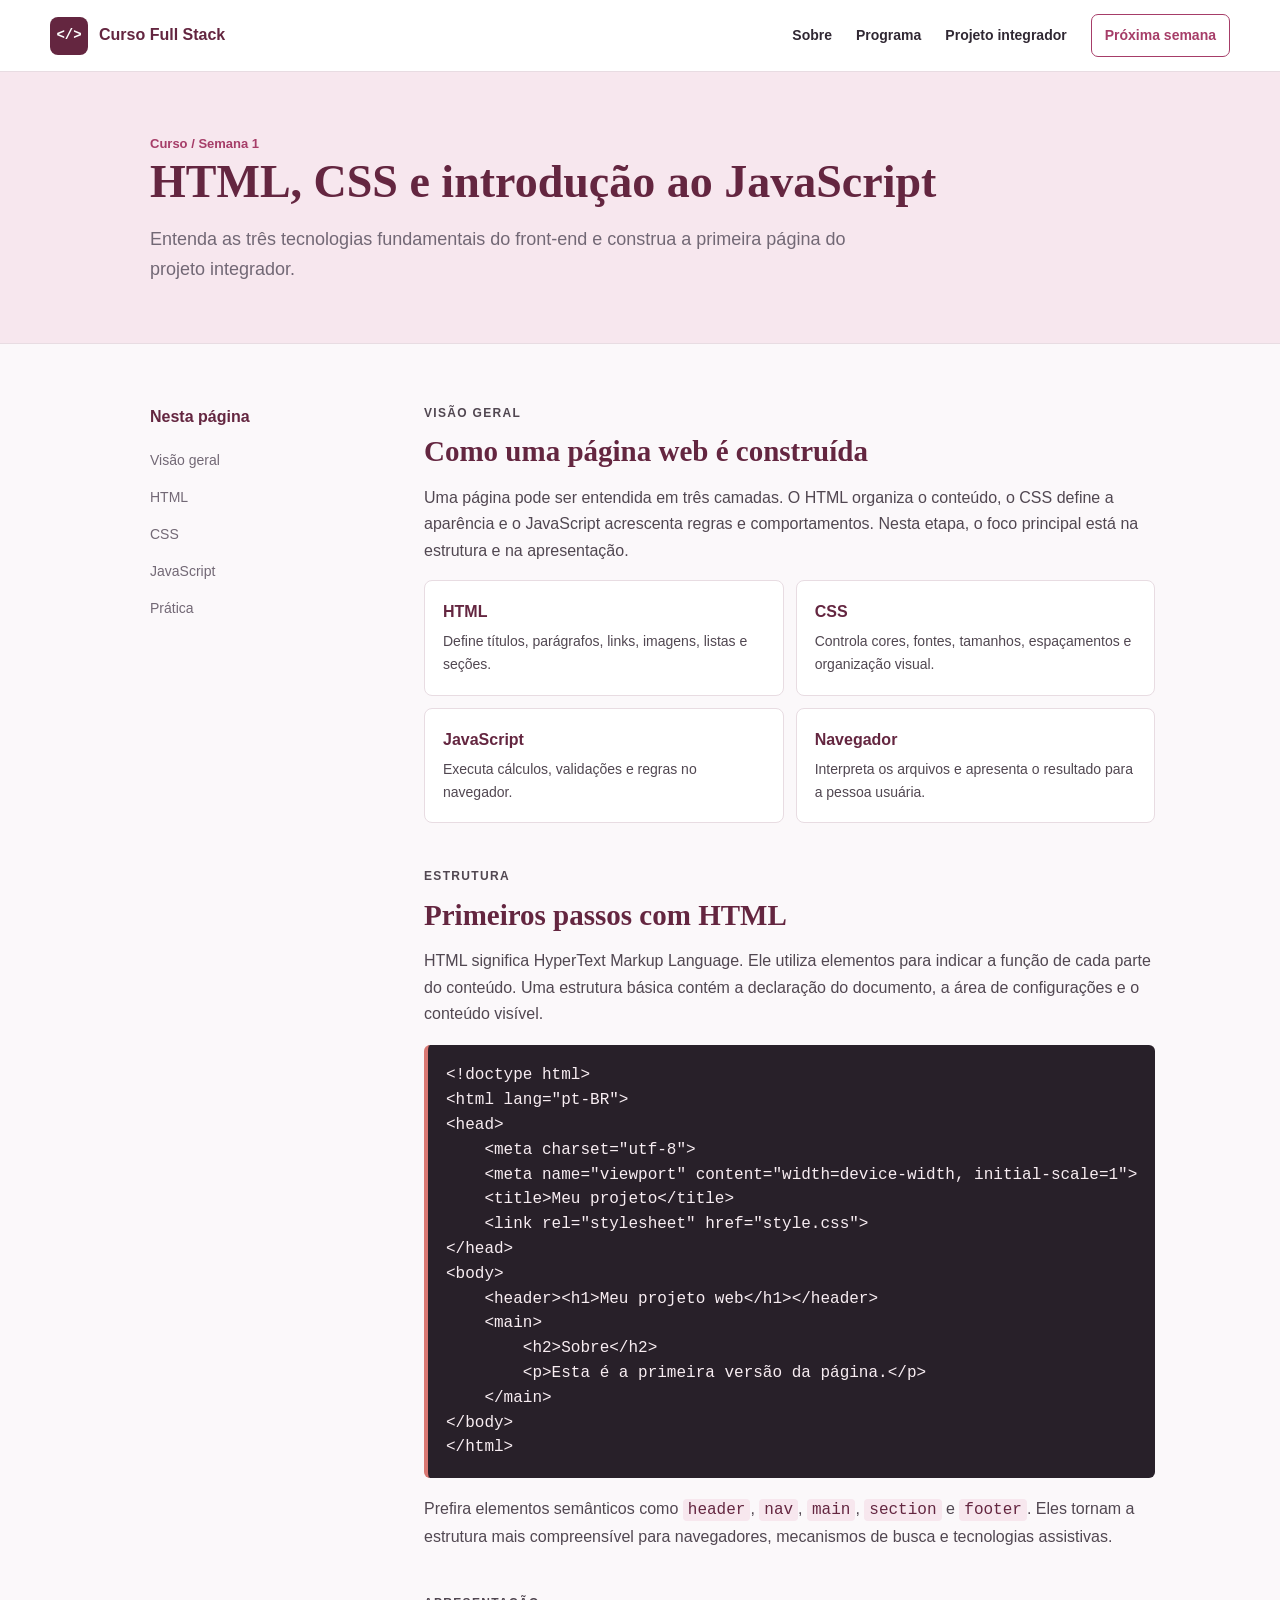
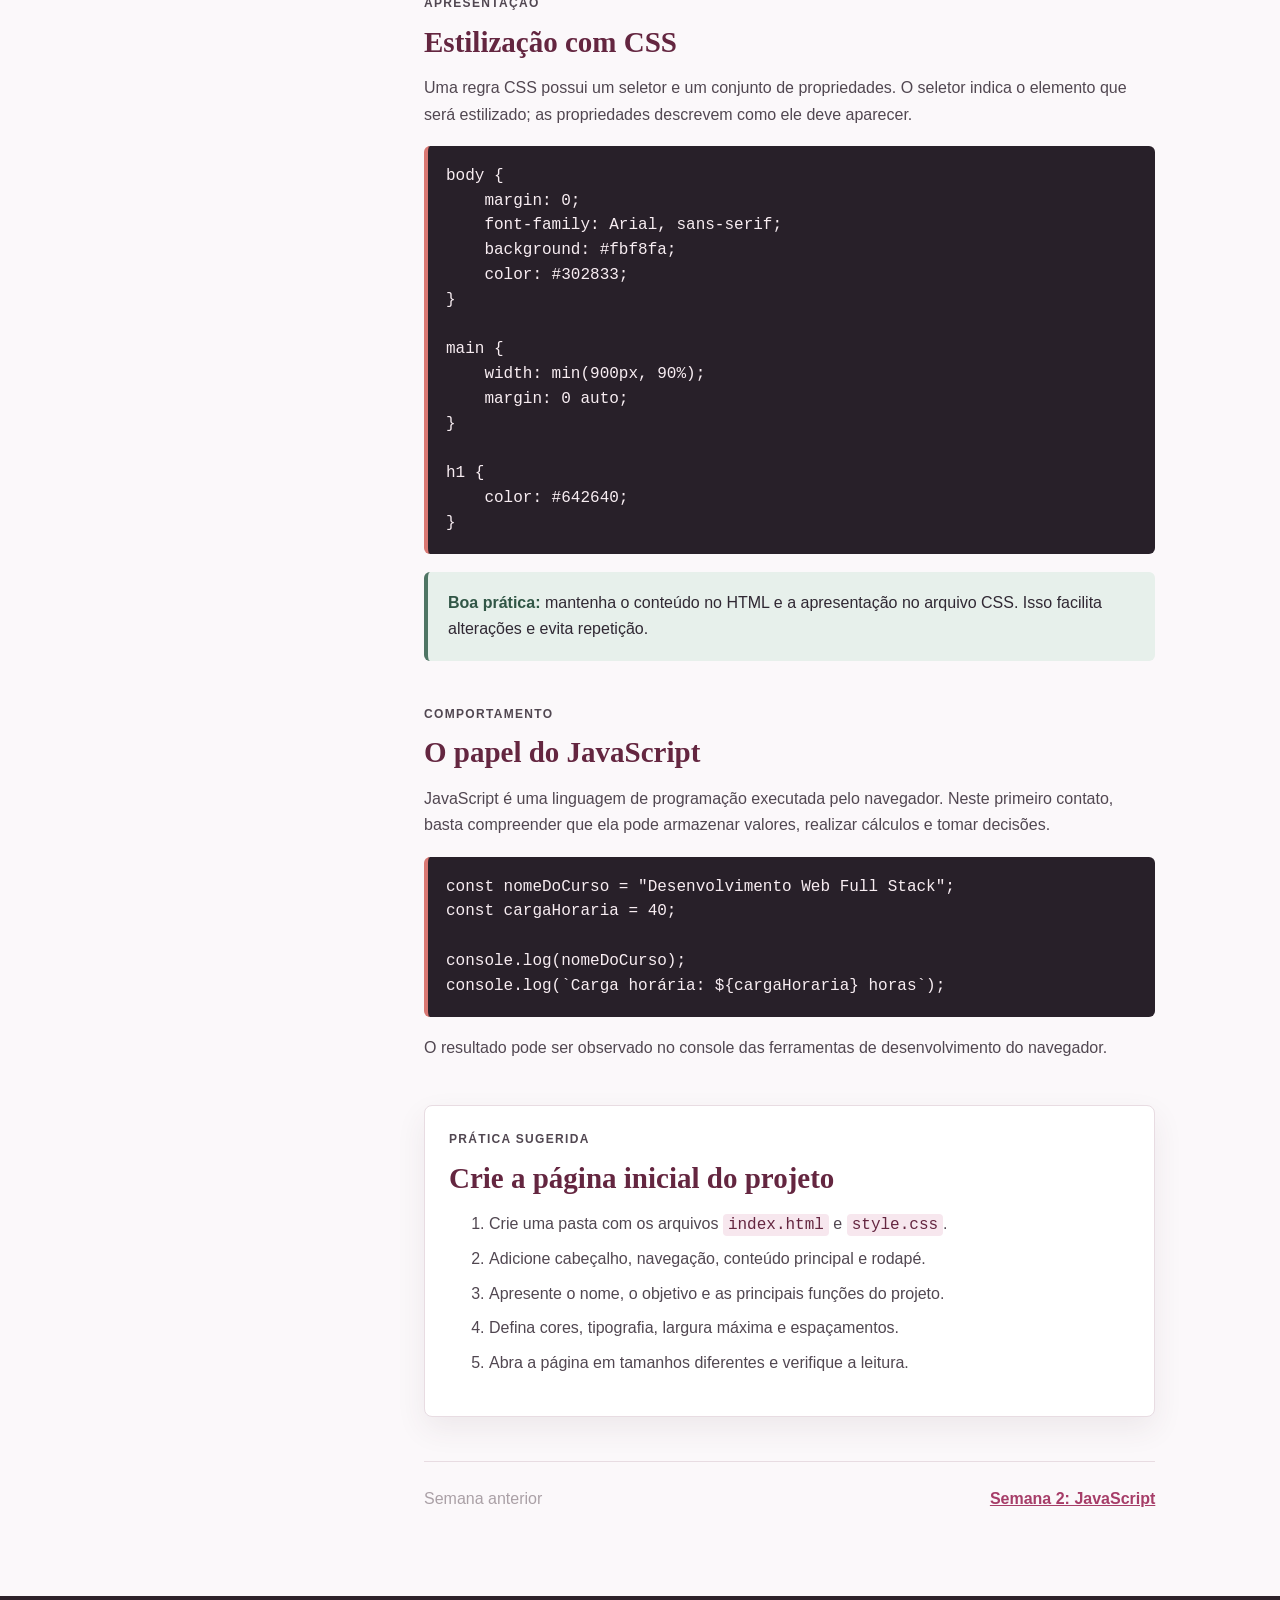
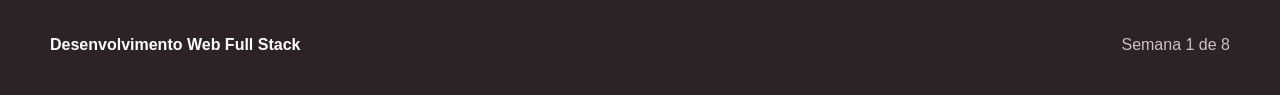
==== conteudos/semana-1.html @ 4acf7da4 "Transforma portal em site estatico do curso" ====
<!doctype html>
<html lang="pt-BR">
<head>
    <meta charset="utf-8">
    <meta name="viewport" content="width=device-width, initial-scale=1">
    <title>Semana 1 · HTML, CSS e JavaScript</title>
    <link rel="stylesheet" href="../assets/style.css">
</head>
<body>
    <header class="site-header">
        <a class="brand" href="../index.html"><span class="brand-mark" aria-hidden="true">&lt;/&gt;</span><span>Curso Full Stack</span></a>
        <nav class="site-nav" aria-label="Navegação principal"><a href="../index.html#sobre">Sobre</a><a href="../index.html#programa">Programa</a><a href="../index.html#projeto">Projeto integrador</a><a class="nav-cta" href="semana-2.html">Próxima semana</a></nav>
    </header>
    <main>
        <header class="content-hero">
            <a class="breadcrumb" href="../index.html#programa">Curso / Semana 1</a>
            <h1>HTML, CSS e introdução ao JavaScript</h1>
            <p>Entenda as três tecnologias fundamentais do front-end e construa a primeira página do projeto integrador.</p>
        </header>
        <div class="study-layout">
            <aside class="study-nav" aria-label="Nesta página"><strong>Nesta página</strong><a href="#visao">Visão geral</a><a href="#html">HTML</a><a href="#css">CSS</a><a href="#javascript">JavaScript</a><a href="#pratica">Prática</a></aside>
            <article class="study-article">
                <section id="visao">
                    <p class="eyebrow">Visão geral</p>
                    <h2>Como uma página web é construída</h2>
                    <p>Uma página pode ser entendida em três camadas. O HTML organiza o conteúdo, o CSS define a aparência e o JavaScript acrescenta regras e comportamentos. Nesta etapa, o foco principal está na estrutura e na apresentação.</p>
                    <div class="concept-grid">
                        <div class="concept"><strong>HTML</strong><p>Define títulos, parágrafos, links, imagens, listas e seções.</p></div>
                        <div class="concept"><strong>CSS</strong><p>Controla cores, fontes, tamanhos, espaçamentos e organização visual.</p></div>
                        <div class="concept"><strong>JavaScript</strong><p>Executa cálculos, validações e regras no navegador.</p></div>
                        <div class="concept"><strong>Navegador</strong><p>Interpreta os arquivos e apresenta o resultado para a pessoa usuária.</p></div>
                    </div>
                </section>

                <section id="html">
                    <p class="eyebrow">Estrutura</p>
                    <h2>Primeiros passos com HTML</h2>
                    <p>HTML significa HyperText Markup Language. Ele utiliza elementos para indicar a função de cada parte do conteúdo. Uma estrutura básica contém a declaração do documento, a área de configurações e o conteúdo visível.</p>
                    <pre><code>&lt;!doctype html&gt;
&lt;html lang="pt-BR"&gt;
&lt;head&gt;
    &lt;meta charset="utf-8"&gt;
    &lt;meta name="viewport" content="width=device-width, initial-scale=1"&gt;
    &lt;title&gt;Meu projeto&lt;/title&gt;
    &lt;link rel="stylesheet" href="style.css"&gt;
&lt;/head&gt;
&lt;body&gt;
    &lt;header&gt;&lt;h1&gt;Meu projeto web&lt;/h1&gt;&lt;/header&gt;
    &lt;main&gt;
        &lt;h2&gt;Sobre&lt;/h2&gt;
        &lt;p&gt;Esta é a primeira versão da página.&lt;/p&gt;
    &lt;/main&gt;
&lt;/body&gt;
&lt;/html&gt;</code></pre>
                    <p>Prefira elementos semânticos como <code>header</code>, <code>nav</code>, <code>main</code>, <code>section</code> e <code>footer</code>. Eles tornam a estrutura mais compreensível para navegadores, mecanismos de busca e tecnologias assistivas.</p>
                </section>

                <section id="css">
                    <p class="eyebrow">Apresentação</p>
                    <h2>Estilização com CSS</h2>
                    <p>Uma regra CSS possui um seletor e um conjunto de propriedades. O seletor indica o elemento que será estilizado; as propriedades descrevem como ele deve aparecer.</p>
                    <pre><code>body {
    margin: 0;
    font-family: Arial, sans-serif;
    background: #fbf8fa;
    color: #302833;
}

main {
    width: min(900px, 90%);
    margin: 0 auto;
}

h1 {
    color: #642640;
}</code></pre>
                    <div class="note"><strong>Boa prática:</strong> mantenha o conteúdo no HTML e a apresentação no arquivo CSS. Isso facilita alterações e evita repetição.</div>
                </section>

                <section id="javascript">
                    <p class="eyebrow">Comportamento</p>
                    <h2>O papel do JavaScript</h2>
                    <p>JavaScript é uma linguagem de programação executada pelo navegador. Neste primeiro contato, basta compreender que ela pode armazenar valores, realizar cálculos e tomar decisões.</p>
                    <pre><code>const nomeDoCurso = "Desenvolvimento Web Full Stack";
const cargaHoraria = 40;

console.log(nomeDoCurso);
console.log(`Carga horária: ${cargaHoraria} horas`);</code></pre>
                    <p>O resultado pode ser observado no console das ferramentas de desenvolvimento do navegador.</p>
                </section>

                <section class="practice" id="pratica">
                    <p class="eyebrow">Prática sugerida</p>
                    <h2>Crie a página inicial do projeto</h2>
                    <ol><li>Crie uma pasta com os arquivos <code>index.html</code> e <code>style.css</code>.</li><li>Adicione cabeçalho, navegação, conteúdo principal e rodapé.</li><li>Apresente o nome, o objetivo e as principais funções do projeto.</li><li>Defina cores, tipografia, largura máxima e espaçamentos.</li><li>Abra a página em tamanhos diferentes e verifique a leitura.</li></ol>
                </section>

                <nav class="week-pagination" aria-label="Navegação entre semanas"><span class="disabled">Semana anterior</span><a href="semana-2.html">Semana 2: JavaScript</a></nav>
            </article>
        </div>
    </main>
    <footer class="site-footer"><strong>Desenvolvimento Web Full Stack</strong><p>Semana 1 de 8</p></footer>
</body>
</html>
---- assets/style.css ----
:root {
    --bg: #fbf8fa;
    --surface: #ffffff;
    --ink: #302833;
    --muted: #726875;
    --wine: #642640;
    --berry: #a63d68;
    --rose: #f7e7ee;
    --coral: #d97873;
    --sage: #4f7564;
    --sage-soft: #e7f0eb;
    --line: #e8dce2;
    --code: #282029;
    --shadow: 0 12px 30px rgba(78, 45, 61, .08);
}

* { box-sizing: border-box; }
html { scroll-behavior: smooth; }
body { margin: 0; background: var(--bg); color: var(--ink); font-family: "Segoe UI", Arial, sans-serif; line-height: 1.65; }
a { color: inherit; }
img { max-width: 100%; display: block; }
h1, h2, h3 { margin-top: 0; color: var(--wine); font-family: Georgia, "Times New Roman", serif; line-height: 1.15; letter-spacing: 0; }
h1 { font-size: 58px; }
h2 { font-size: 38px; }
h3 { font-size: 21px; }
p { margin-top: 0; }

.site-header { position: sticky; top: 0; z-index: 20; min-height: 72px; padding: 12px max(24px, calc((100vw - 1180px) / 2)); display: flex; align-items: center; justify-content: space-between; gap: 24px; background: rgba(255, 255, 255, .96); border-bottom: 1px solid var(--line); }
.brand { display: inline-flex; align-items: center; gap: 11px; color: var(--wine); text-decoration: none; font-weight: 800; }
.brand-mark { width: 38px; height: 38px; display: grid; place-items: center; flex: 0 0 38px; background: var(--wine); border-radius: 8px; color: #fff; font-family: Consolas, monospace; font-size: 14px; }
.site-nav { display: flex; align-items: center; gap: 24px; font-size: 14px; font-weight: 700; }
.site-nav a { text-decoration: none; }
.site-nav a:hover { color: var(--berry); }
.site-nav .nav-cta { padding: 9px 13px; border: 1px solid var(--berry); border-radius: 7px; color: var(--berry); }

.hero { position: relative; min-height: min(720px, calc(100svh - 112px)); padding: 72px max(24px, calc((100vw - 1180px) / 2)); display: flex; align-items: center; background-color: #f4e9e2; background-image: url("hero-course.png"); background-repeat: no-repeat; background-position: center; background-size: cover; border-bottom: 1px solid #ead9d0; }
.hero::before { content: ""; position: absolute; inset: 0 auto 0 0; width: 58%; background: rgba(251, 248, 250, .88); }
.hero-content { position: relative; z-index: 1; width: min(600px, 55%); }
.eyebrow { margin-bottom: 12px; color: var(--berry); font-size: 12px; font-weight: 800; letter-spacing: .11em; text-transform: uppercase; }
.hero h1 { max-width: 590px; margin-bottom: 22px; }
.hero-copy { max-width: 570px; color: #544951; font-size: 19px; }
.hero-actions { margin: 28px 0 42px; display: flex; align-items: center; gap: 20px; flex-wrap: wrap; }
.button { display: inline-block; padding: 12px 17px; border: 1px solid var(--berry); border-radius: 8px; background: var(--berry); color: #fff; text-decoration: none; font-weight: 800; }
.button:hover { background: var(--wine); border-color: var(--wine); }
.text-link { color: var(--wine); font-weight: 800; text-underline-offset: 4px; }
.course-facts { margin: 0; display: flex; gap: 38px; }
.course-facts div { display: grid; }
.course-facts dt { color: var(--wine); font-family: Georgia, serif; font-size: 27px; font-weight: 700; }
.course-facts dd { margin: 0; color: var(--muted); font-size: 13px; }

.section { width: min(1180px, calc(100% - 48px)); margin: 0 auto; padding: 88px 0; }
.section-heading { max-width: 720px; margin-bottom: 42px; }
.section-heading h2 { margin-bottom: 0; }
.intro-grid { display: grid; grid-template-columns: .9fr 1.1fr; gap: 80px; align-items: start; }
.lead { color: var(--wine); font-family: Georgia, serif; font-size: 25px; line-height: 1.5; }
.principles { border-top: 1px solid var(--line); }
.principles div { padding: 18px 0; display: grid; grid-template-columns: 180px 1fr; gap: 20px; border-bottom: 1px solid var(--line); }
.principles strong { color: var(--wine); }
.principles span { color: var(--muted); }

.program-section { padding-top: 74px; }
.split-heading { max-width: none; display: grid; grid-template-columns: 1fr 1fr; gap: 90px; align-items: end; }
.split-heading > p { margin-bottom: 4px; color: var(--muted); }
.week-grid { display: grid; grid-template-columns: repeat(2, minmax(0, 1fr)); gap: 16px; }
.week-card { min-height: 250px; padding: 24px; display: grid; grid-template-columns: 58px 1fr; gap: 18px; background: var(--surface); border: 1px solid var(--line); border-radius: 8px; box-shadow: var(--shadow); }
.week-number { width: 52px; height: 52px; display: grid; place-items: center; background: var(--rose); border-radius: 50%; color: var(--berry); font-family: Georgia, serif; font-weight: 700; }
.week-area { margin-bottom: 8px; color: var(--sage); font-size: 11px; font-weight: 800; letter-spacing: .09em; text-transform: uppercase; }
.week-card h3 { margin-bottom: 10px; }
.week-card > div > p:not(.week-area) { color: var(--muted); }
.week-card a { color: var(--berry); font-size: 14px; font-weight: 800; text-underline-offset: 4px; }

.project-band { background: var(--wine); color: #fff; }
.project-layout { display: grid; grid-template-columns: .9fr 1.1fr; gap: 90px; }
.project-band h2, .project-band .eyebrow { color: #fff; }
.project-copy p:last-child { color: #eadce3; }
.project-steps { margin: 0; padding: 0; list-style: none; border-top: 1px solid rgba(255,255,255,.2); }
.project-steps li { padding: 18px 0; display: grid; grid-template-columns: 42px 1fr; gap: 16px; border-bottom: 1px solid rgba(255,255,255,.2); }
.project-steps li > span { width: 32px; height: 32px; display: grid; place-items: center; background: var(--coral); border-radius: 50%; font-weight: 800; }
.project-steps strong { color: #fff; }
.project-steps p { margin: 3px 0 0; color: #eadce3; }
.final-cta { text-align: center; }
.final-cta h2 { max-width: 650px; margin: 0 auto 28px; }

.site-footer { padding: 36px max(24px, calc((100vw - 1180px) / 2)); display: flex; justify-content: space-between; gap: 20px; background: #2e2229; color: #fff; }
.site-footer p { margin: 0; color: #cdbfc6; }

/* Páginas de conteúdo */
.content-hero { padding: 58px max(24px, calc((100vw - 980px) / 2)); background: var(--rose); border-bottom: 1px solid var(--line); }
.breadcrumb { margin-bottom: 20px; color: var(--berry); font-size: 13px; font-weight: 800; text-decoration: none; }
.content-hero h1 { max-width: 820px; margin-bottom: 16px; font-size: 46px; }
.content-hero > p:last-child { max-width: 720px; margin-bottom: 0; color: var(--muted); font-size: 18px; }
.study-layout { width: min(980px, calc(100% - 48px)); margin: 0 auto; padding: 60px 0 84px; display: grid; grid-template-columns: 220px 1fr; gap: 54px; align-items: start; }
.study-nav { position: sticky; top: 96px; }
.study-nav strong { display: block; margin-bottom: 12px; color: var(--wine); }
.study-nav a { display: block; padding: 7px 0; color: var(--muted); font-size: 14px; text-decoration: none; }
.study-nav a:hover { color: var(--berry); }
.study-article section { margin-bottom: 44px; scroll-margin-top: 100px; }
.study-article h2 { margin-bottom: 16px; font-size: 29px; }
.study-article h3 { margin: 24px 0 10px; font-family: "Segoe UI", Arial, sans-serif; font-size: 18px; }
.study-article p, .study-article li { color: #514751; }
.study-article li + li { margin-top: 8px; }
.concept-grid { display: grid; grid-template-columns: repeat(2, minmax(0, 1fr)); gap: 12px; }
.concept { padding: 18px; background: #fff; border: 1px solid var(--line); border-radius: 8px; }
.concept strong { display: block; margin-bottom: 5px; color: var(--wine); }
.concept p { margin-bottom: 0; font-size: 14px; }
.note { padding: 18px 20px; background: var(--sage-soft); border-left: 4px solid var(--sage); border-radius: 6px; }
.note strong { color: #315646; }
pre { margin: 18px 0; padding: 18px; overflow: auto; background: var(--code); border-left: 4px solid var(--coral); border-radius: 6px; color: #f8edf2; line-height: 1.55; }
code { font-family: Consolas, "Courier New", monospace; }
:not(pre) > code { padding: 2px 5px; background: var(--rose); border-radius: 4px; color: var(--wine); }
.practice { padding: 24px; background: #fff; border: 1px solid var(--line); border-radius: 8px; box-shadow: var(--shadow); }
.practice h2 { margin-bottom: 10px; }
.week-pagination { padding-top: 24px; display: flex; justify-content: space-between; gap: 16px; border-top: 1px solid var(--line); }
.week-pagination a { color: var(--berry); font-weight: 800; }
.week-pagination .disabled { color: #aaa0a6; }

@media (max-width: 980px) {
    h1 { font-size: 46px; }
    h2 { font-size: 33px; }
    .site-header { position: static; align-items: flex-start; flex-direction: column; }
    .site-nav { width: 100%; gap: 16px; overflow-x: auto; padding-bottom: 4px; }
    .site-nav a { flex: 0 0 auto; }
    .hero { min-height: 650px; align-items: flex-start; background-position: 58% center; }
    .hero::before { width: 78%; }
    .hero-content { width: min(590px, 75%); }
    .intro-grid, .split-heading, .project-layout { grid-template-columns: 1fr; gap: 34px; }
    .study-layout { grid-template-columns: 1fr; gap: 24px; }
    .study-nav { position: static; display: flex; gap: 14px; overflow-x: auto; }
    .study-nav strong { display: none; }
    .study-nav a { flex: 0 0 auto; }
}

@media (max-width: 620px) {
    h1 { font-size: 39px; }
    h2 { font-size: 30px; }
    .site-header { padding: 12px 16px; }
    .site-nav a:not(.nav-cta) { display: none; }
    .hero { min-height: 650px; padding: 45px 20px; background-position: 68% center; }
    .hero::before { display: block; width: 100%; background: rgba(251, 248, 250, .93); }
    .hero-content { width: 100%; }
    .hero-copy { font-size: 17px; }
    .course-facts { gap: 20px; }
    .section { width: min(100% - 32px, 1180px); padding: 64px 0; }
    .week-grid, .concept-grid { grid-template-columns: 1fr; }
    .week-card { min-height: 0; grid-template-columns: 46px 1fr; padding: 18px; }
    .week-number { width: 42px; height: 42px; }
    .principles div { grid-template-columns: 1fr; gap: 4px; }
    .site-footer { align-items: flex-start; flex-direction: column; padding: 30px 20px; }
    .content-hero { padding: 40px 20px; }
    .content-hero h1 { font-size: 36px; }
    .study-layout { width: min(100% - 32px, 980px); padding-top: 40px; }
    .week-pagination { flex-direction: column; }
}
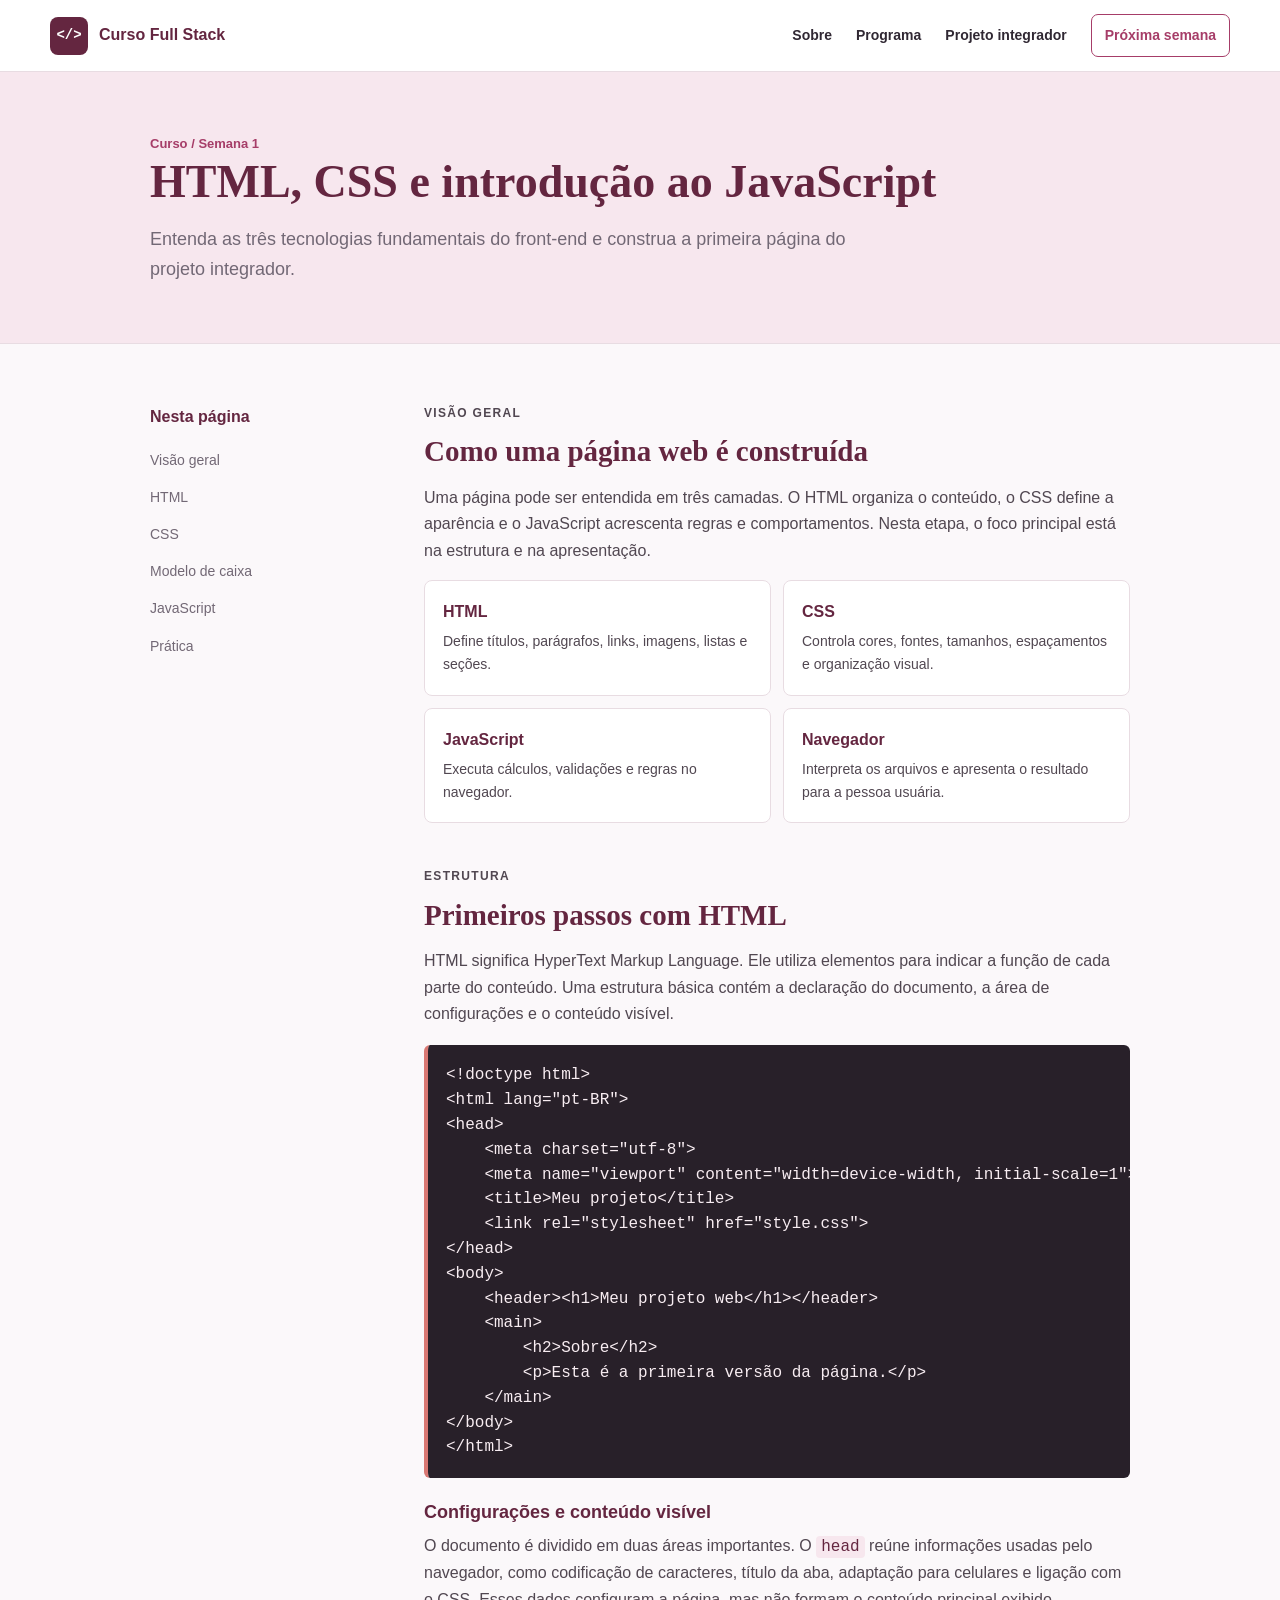
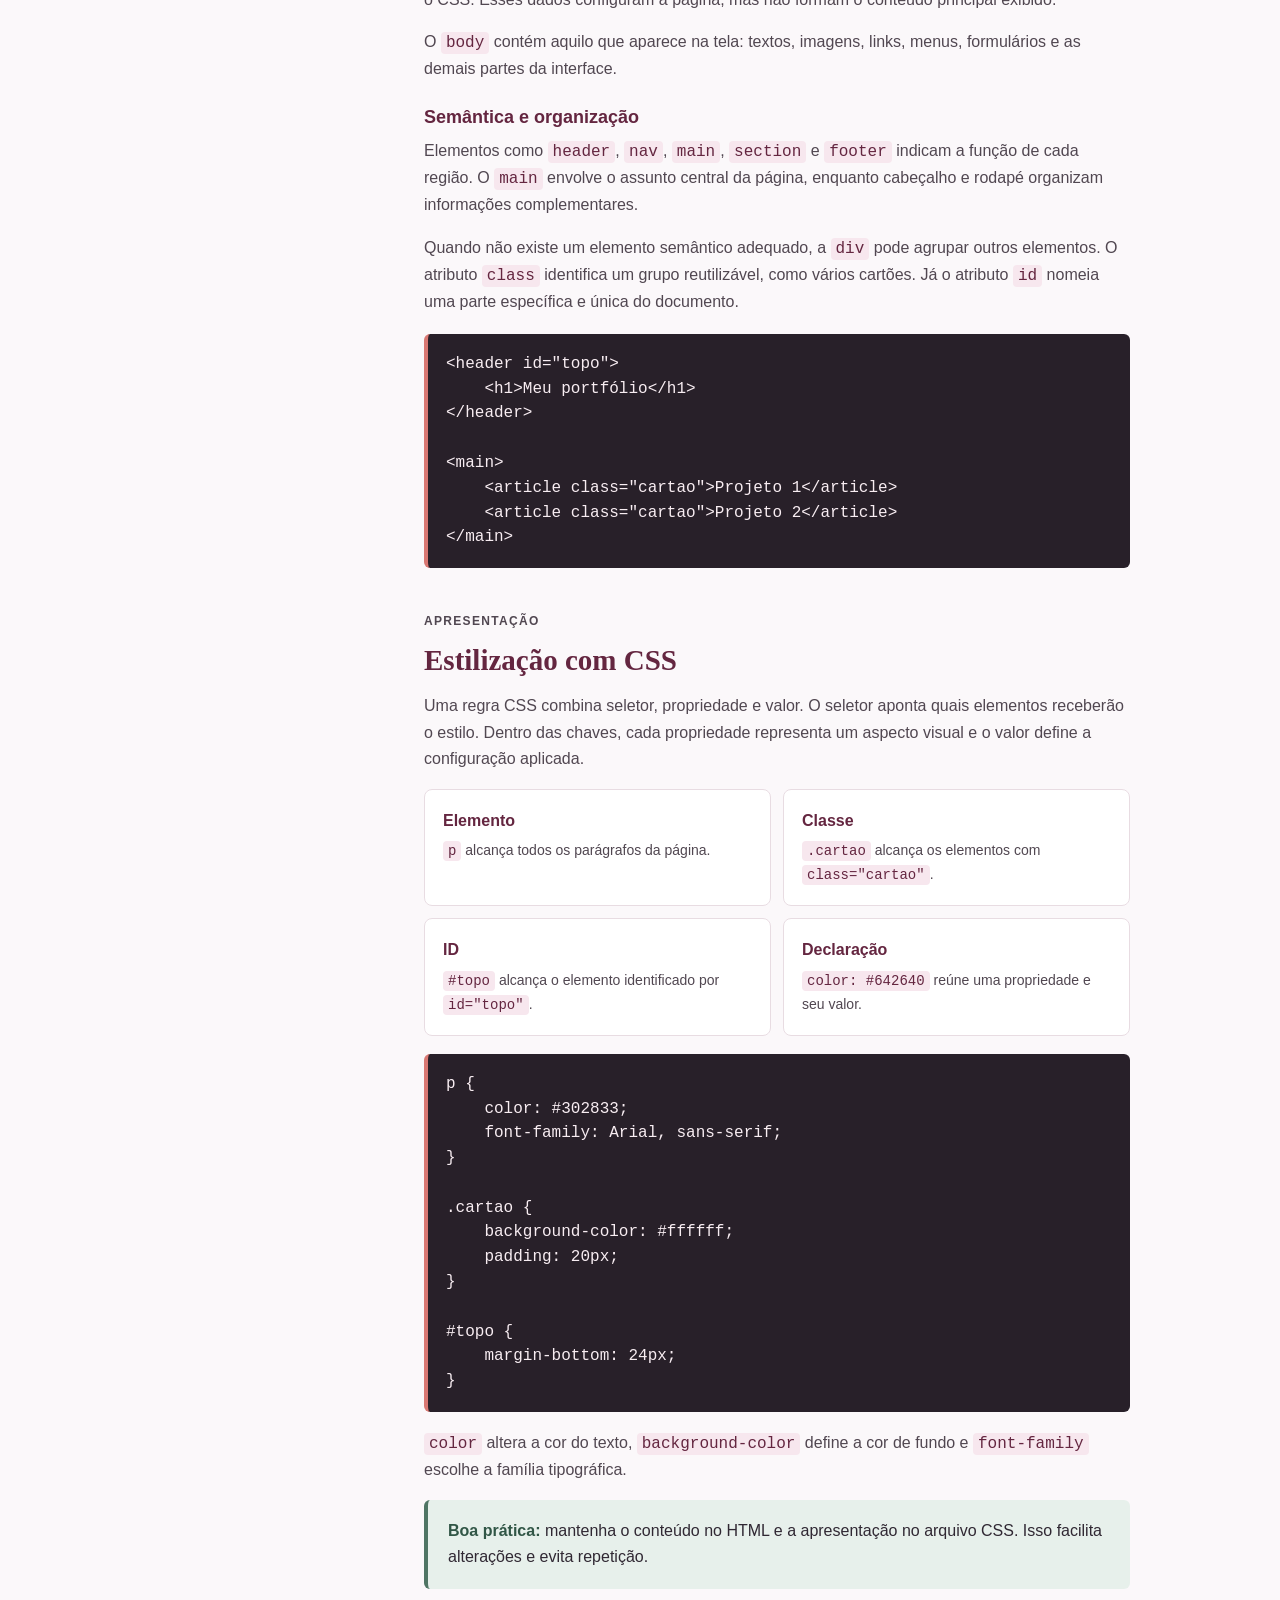
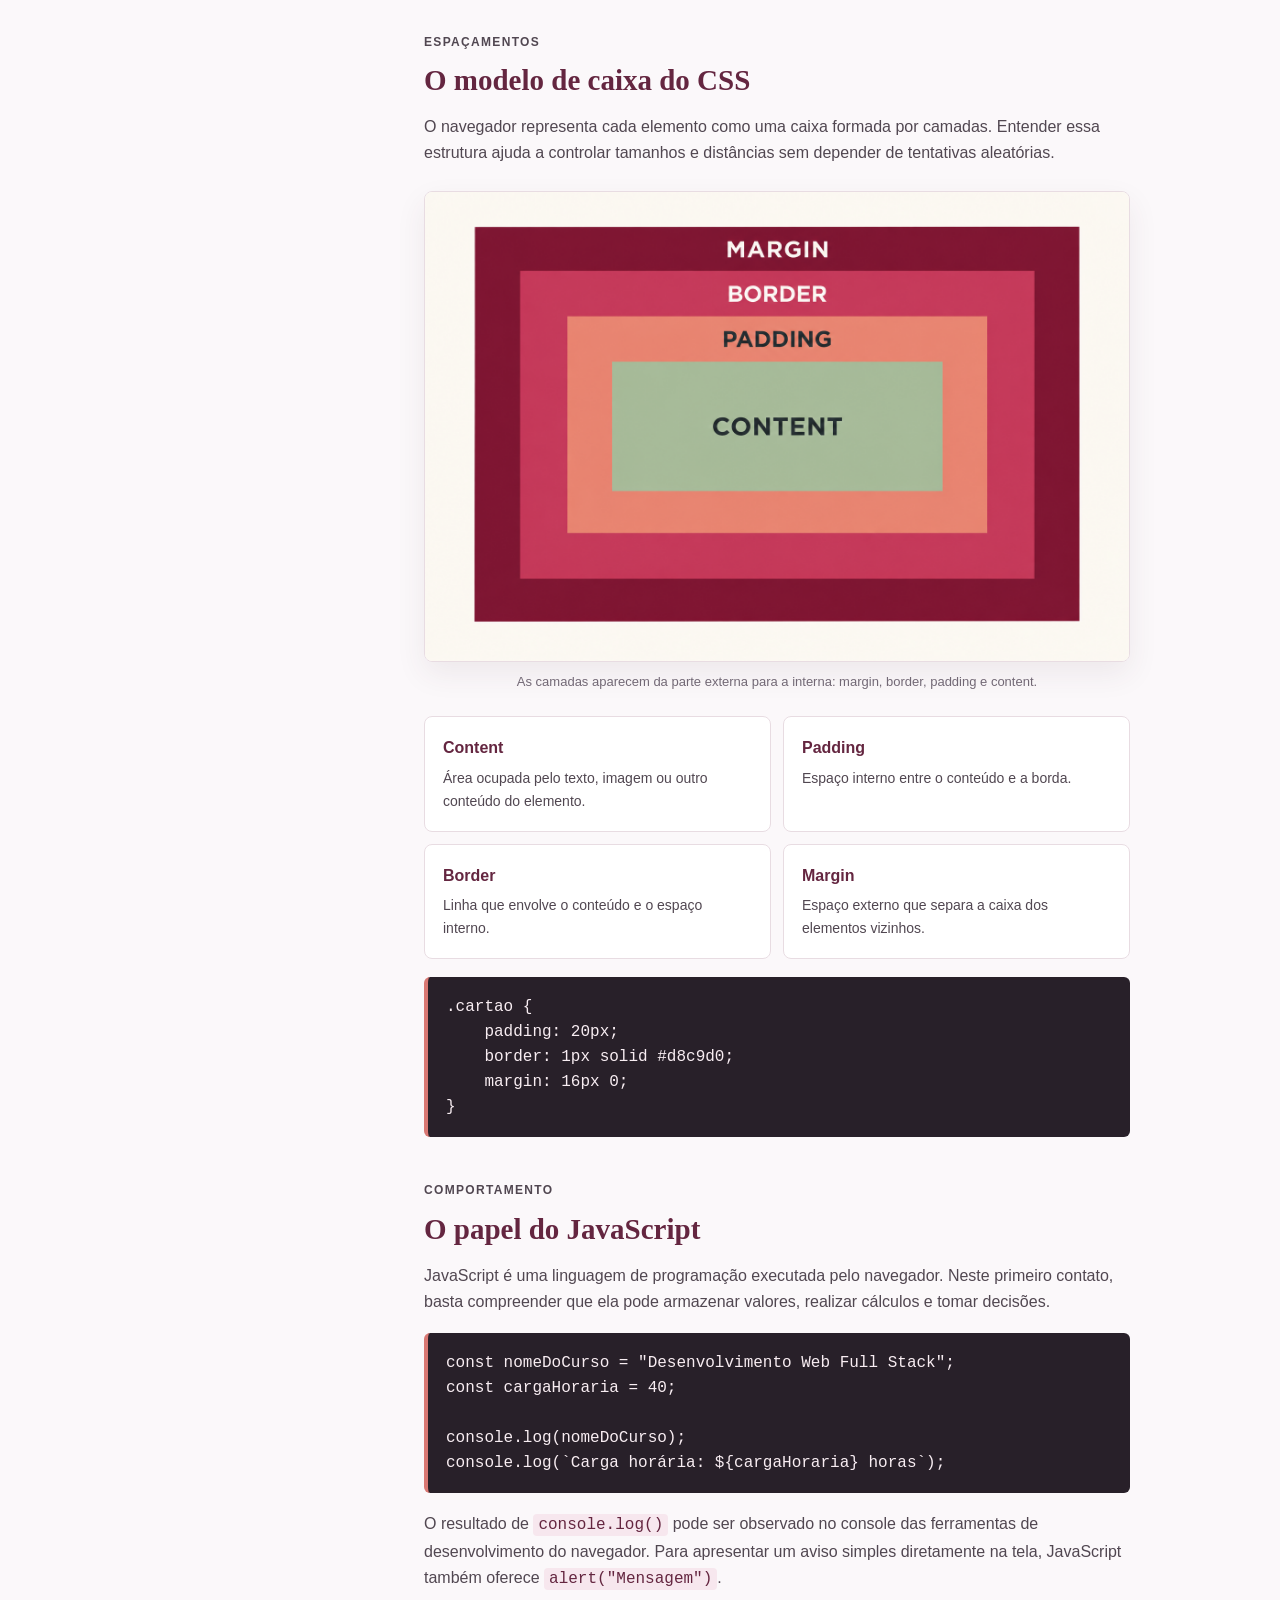
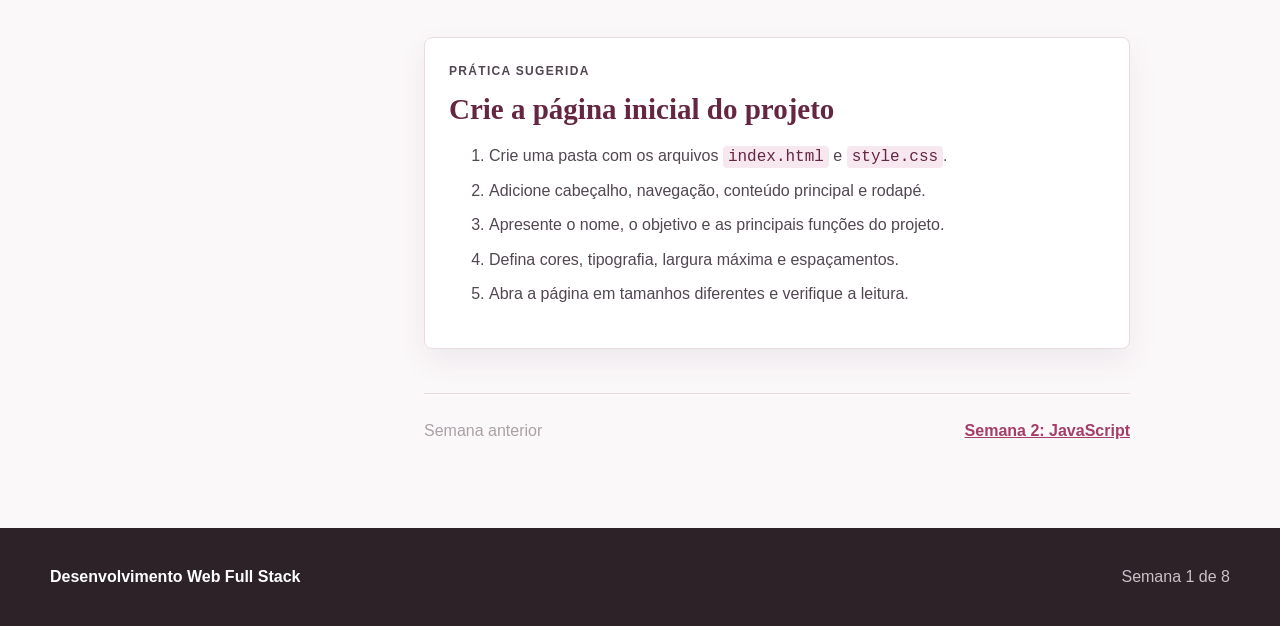
==== commit db89224d: "Amplia conteudo de apoio da semana 1" ====
--- a/conteudos/semana-1.html
+++ b/conteudos/semana-1.html
@@ -18,7 +18,7 @@
             <p>Entenda as três tecnologias fundamentais do front-end e construa a primeira página do projeto integrador.</p>
         </header>
         <div class="study-layout">
-            <aside class="study-nav" aria-label="Nesta página"><strong>Nesta página</strong><a href="#visao">Visão geral</a><a href="#html">HTML</a><a href="#css">CSS</a><a href="#javascript">JavaScript</a><a href="#pratica">Prática</a></aside>
+            <aside class="study-nav" aria-label="Nesta página"><strong>Nesta página</strong><a href="#visao">Visão geral</a><a href="#html">HTML</a><a href="#css">CSS</a><a href="#box-model">Modelo de caixa</a><a href="#javascript">JavaScript</a><a href="#pratica">Prática</a></aside>
             <article class="study-article">
                 <section id="visao">
                     <p class="eyebrow">Visão geral</p>
@@ -52,29 +52,69 @@
     &lt;/main&gt;
 &lt;/body&gt;
 &lt;/html&gt;</code></pre>
-                    <p>Prefira elementos semânticos como <code>header</code>, <code>nav</code>, <code>main</code>, <code>section</code> e <code>footer</code>. Eles tornam a estrutura mais compreensível para navegadores, mecanismos de busca e tecnologias assistivas.</p>
+                    <h3>Configurações e conteúdo visível</h3>
+                    <p>O documento é dividido em duas áreas importantes. O <code>head</code> reúne informações usadas pelo navegador, como codificação de caracteres, título da aba, adaptação para celulares e ligação com o CSS. Esses dados configuram a página, mas não formam o conteúdo principal exibido.</p>
+                    <p>O <code>body</code> contém aquilo que aparece na tela: textos, imagens, links, menus, formulários e as demais partes da interface.</p>
+
+                    <h3>Semântica e organização</h3>
+                    <p>Elementos como <code>header</code>, <code>nav</code>, <code>main</code>, <code>section</code> e <code>footer</code> indicam a função de cada região. O <code>main</code> envolve o assunto central da página, enquanto cabeçalho e rodapé organizam informações complementares.</p>
+                    <p>Quando não existe um elemento semântico adequado, a <code>div</code> pode agrupar outros elementos. O atributo <code>class</code> identifica um grupo reutilizável, como vários cartões. Já o atributo <code>id</code> nomeia uma parte específica e única do documento.</p>
+                    <pre><code>&lt;header id="topo"&gt;
+    &lt;h1&gt;Meu portfólio&lt;/h1&gt;
+&lt;/header&gt;
+
+&lt;main&gt;
+    &lt;article class="cartao"&gt;Projeto 1&lt;/article&gt;
+    &lt;article class="cartao"&gt;Projeto 2&lt;/article&gt;
+&lt;/main&gt;</code></pre>
                 </section>
 
                 <section id="css">
                     <p class="eyebrow">Apresentação</p>
                     <h2>Estilização com CSS</h2>
-                    <p>Uma regra CSS possui um seletor e um conjunto de propriedades. O seletor indica o elemento que será estilizado; as propriedades descrevem como ele deve aparecer.</p>
-                    <pre><code>body {
-    margin: 0;
+                    <p>Uma regra CSS combina seletor, propriedade e valor. O seletor aponta quais elementos receberão o estilo. Dentro das chaves, cada propriedade representa um aspecto visual e o valor define a configuração aplicada.</p>
+                    <div class="concept-grid">
+                        <div class="concept"><strong>Elemento</strong><p><code>p</code> alcança todos os parágrafos da página.</p></div>
+                        <div class="concept"><strong>Classe</strong><p><code>.cartao</code> alcança os elementos com <code>class="cartao"</code>.</p></div>
+                        <div class="concept"><strong>ID</strong><p><code>#topo</code> alcança o elemento identificado por <code>id="topo"</code>.</p></div>
+                        <div class="concept"><strong>Declaração</strong><p><code>color: #642640</code> reúne uma propriedade e seu valor.</p></div>
+                    </div>
+                    <pre><code>p {
+    color: #302833;
     font-family: Arial, sans-serif;
-    background: #fbf8fa;
-    color: #302833;
 }
 
-main {
-    width: min(900px, 90%);
-    margin: 0 auto;
+.cartao {
+    background-color: #ffffff;
+    padding: 20px;
 }
 
-h1 {
-    color: #642640;
+#topo {
+    margin-bottom: 24px;
 }</code></pre>
+                    <p><code>color</code> altera a cor do texto, <code>background-color</code> define a cor de fundo e <code>font-family</code> escolhe a família tipográfica.</p>
                     <div class="note"><strong>Boa prática:</strong> mantenha o conteúdo no HTML e a apresentação no arquivo CSS. Isso facilita alterações e evita repetição.</div>
+                </section>
+
+                <section id="box-model">
+                    <p class="eyebrow">Espaçamentos</p>
+                    <h2>O modelo de caixa do CSS</h2>
+                    <p>O navegador representa cada elemento como uma caixa formada por camadas. Entender essa estrutura ajuda a controlar tamanhos e distâncias sem depender de tentativas aleatórias.</p>
+                    <figure class="study-figure">
+                        <img src="../assets/css-box-model.png" alt="Diagrama do modelo de caixa do CSS com margin na camada externa, seguida por border, padding e content no centro.">
+                        <figcaption>As camadas aparecem da parte externa para a interna: margin, border, padding e content.</figcaption>
+                    </figure>
+                    <div class="concept-grid">
+                        <div class="concept"><strong>Content</strong><p>Área ocupada pelo texto, imagem ou outro conteúdo do elemento.</p></div>
+                        <div class="concept"><strong>Padding</strong><p>Espaço interno entre o conteúdo e a borda.</p></div>
+                        <div class="concept"><strong>Border</strong><p>Linha que envolve o conteúdo e o espaço interno.</p></div>
+                        <div class="concept"><strong>Margin</strong><p>Espaço externo que separa a caixa dos elementos vizinhos.</p></div>
+                    </div>
+                    <pre><code>.cartao {
+    padding: 20px;
+    border: 1px solid #d8c9d0;
+    margin: 16px 0;
+}</code></pre>
                 </section>
 
                 <section id="javascript">
@@ -86,7 +126,7 @@
 
 console.log(nomeDoCurso);
 console.log(`Carga horária: ${cargaHoraria} horas`);</code></pre>
-                    <p>O resultado pode ser observado no console das ferramentas de desenvolvimento do navegador.</p>
+                    <p>O resultado de <code>console.log()</code> pode ser observado no console das ferramentas de desenvolvimento do navegador. Para apresentar um aviso simples diretamente na tela, JavaScript também oferece <code>alert("Mensagem")</code>.</p>
                 </section>
 
                 <section class="practice" id="pratica">
--- a/assets/style.css
+++ b/assets/style.css
@@ -94,7 +94,8 @@
 .study-nav strong { display: block; margin-bottom: 12px; color: var(--wine); }
 .study-nav a { display: block; padding: 7px 0; color: var(--muted); font-size: 14px; text-decoration: none; }
 .study-nav a:hover { color: var(--berry); }
-.study-article section { margin-bottom: 44px; scroll-margin-top: 100px; }
+.study-article { min-width: 0; }
+.study-article section { min-width: 0; margin-bottom: 44px; scroll-margin-top: 100px; }
 .study-article h2 { margin-bottom: 16px; font-size: 29px; }
 .study-article h3 { margin: 24px 0 10px; font-family: "Segoe UI", Arial, sans-serif; font-size: 18px; }
 .study-article p, .study-article li { color: #514751; }
@@ -105,6 +106,9 @@
 .concept p { margin-bottom: 0; font-size: 14px; }
 .note { padding: 18px 20px; background: var(--sage-soft); border-left: 4px solid var(--sage); border-radius: 6px; }
 .note strong { color: #315646; }
+.study-figure { margin: 24px 0; }
+.study-figure img { width: 100%; max-width: 100%; height: auto; border: 1px solid var(--line); border-radius: 8px; box-shadow: var(--shadow); }
+.study-figure figcaption { margin-top: 9px; color: var(--muted); font-size: 13px; text-align: center; }
 pre { margin: 18px 0; padding: 18px; overflow: auto; background: var(--code); border-left: 4px solid var(--coral); border-radius: 6px; color: #f8edf2; line-height: 1.55; }
 code { font-family: Consolas, "Courier New", monospace; }
 :not(pre) > code { padding: 2px 5px; background: var(--rose); border-radius: 4px; color: var(--wine); }
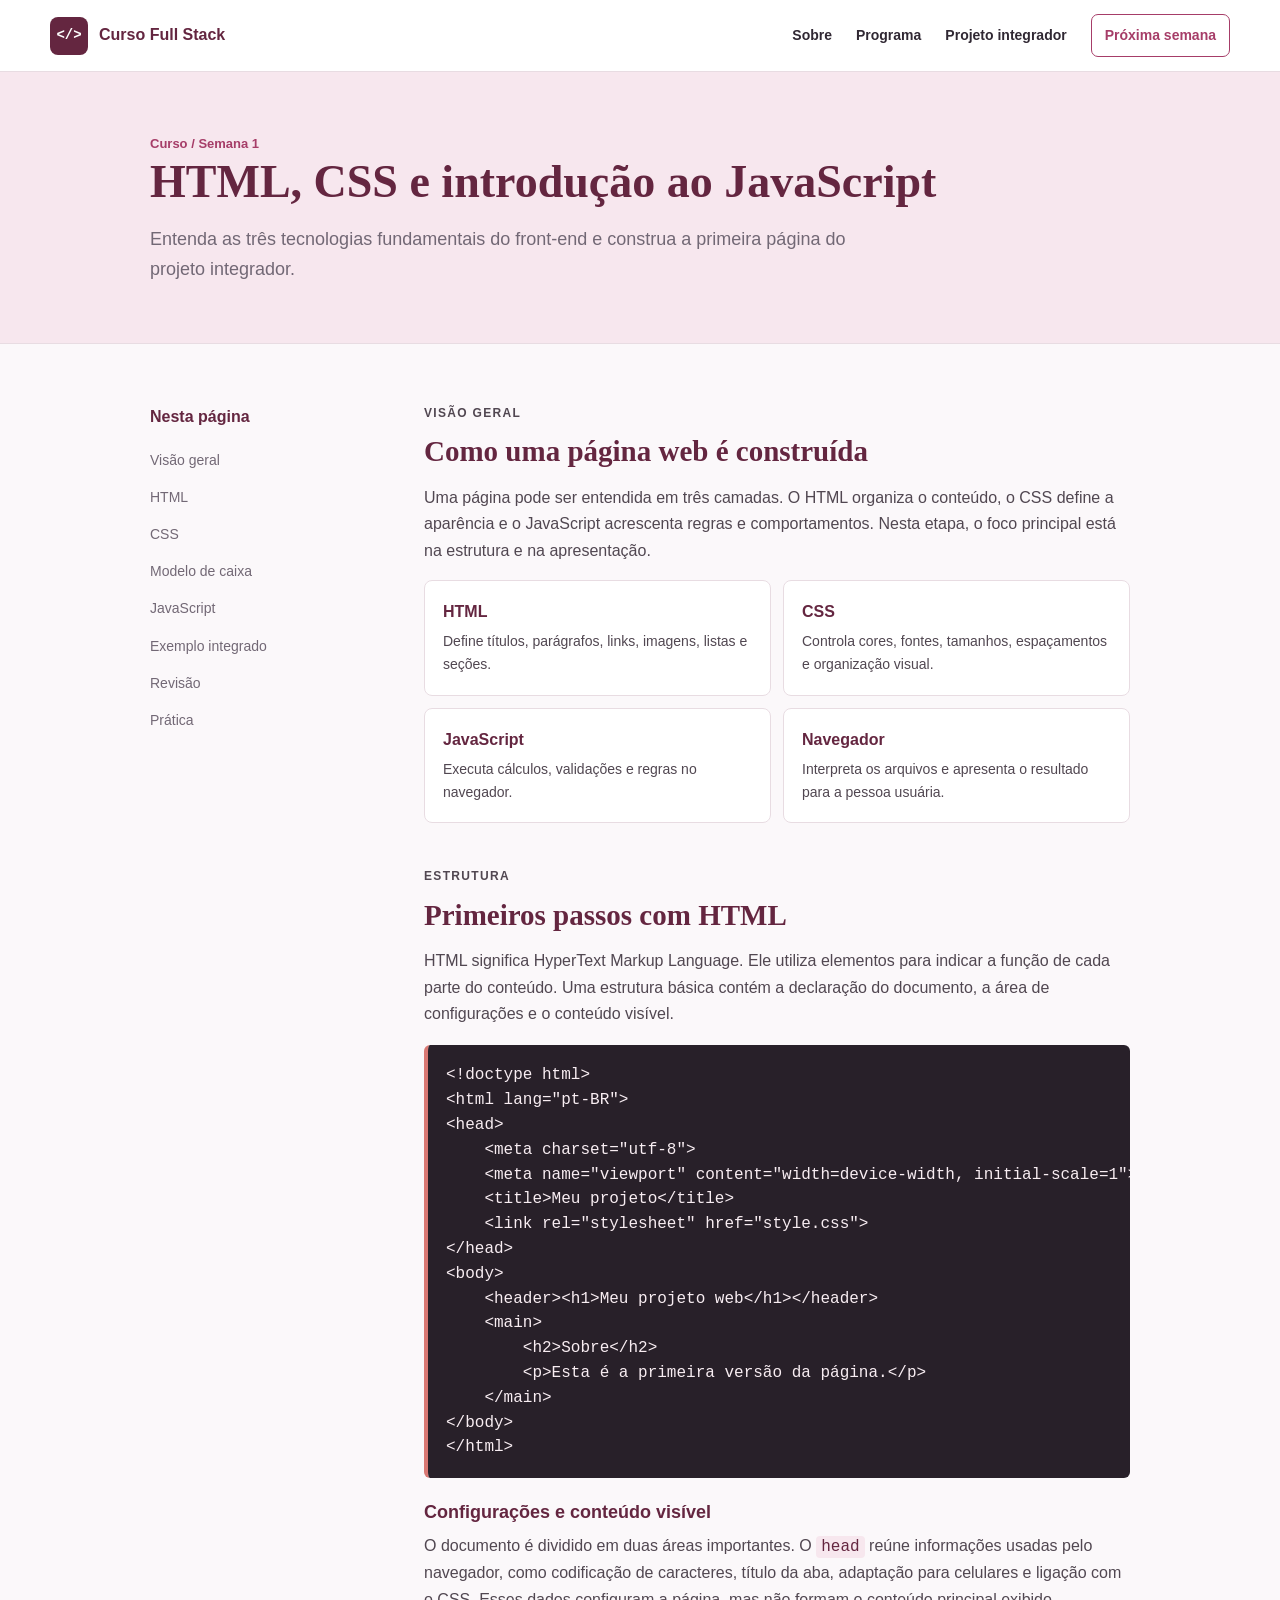
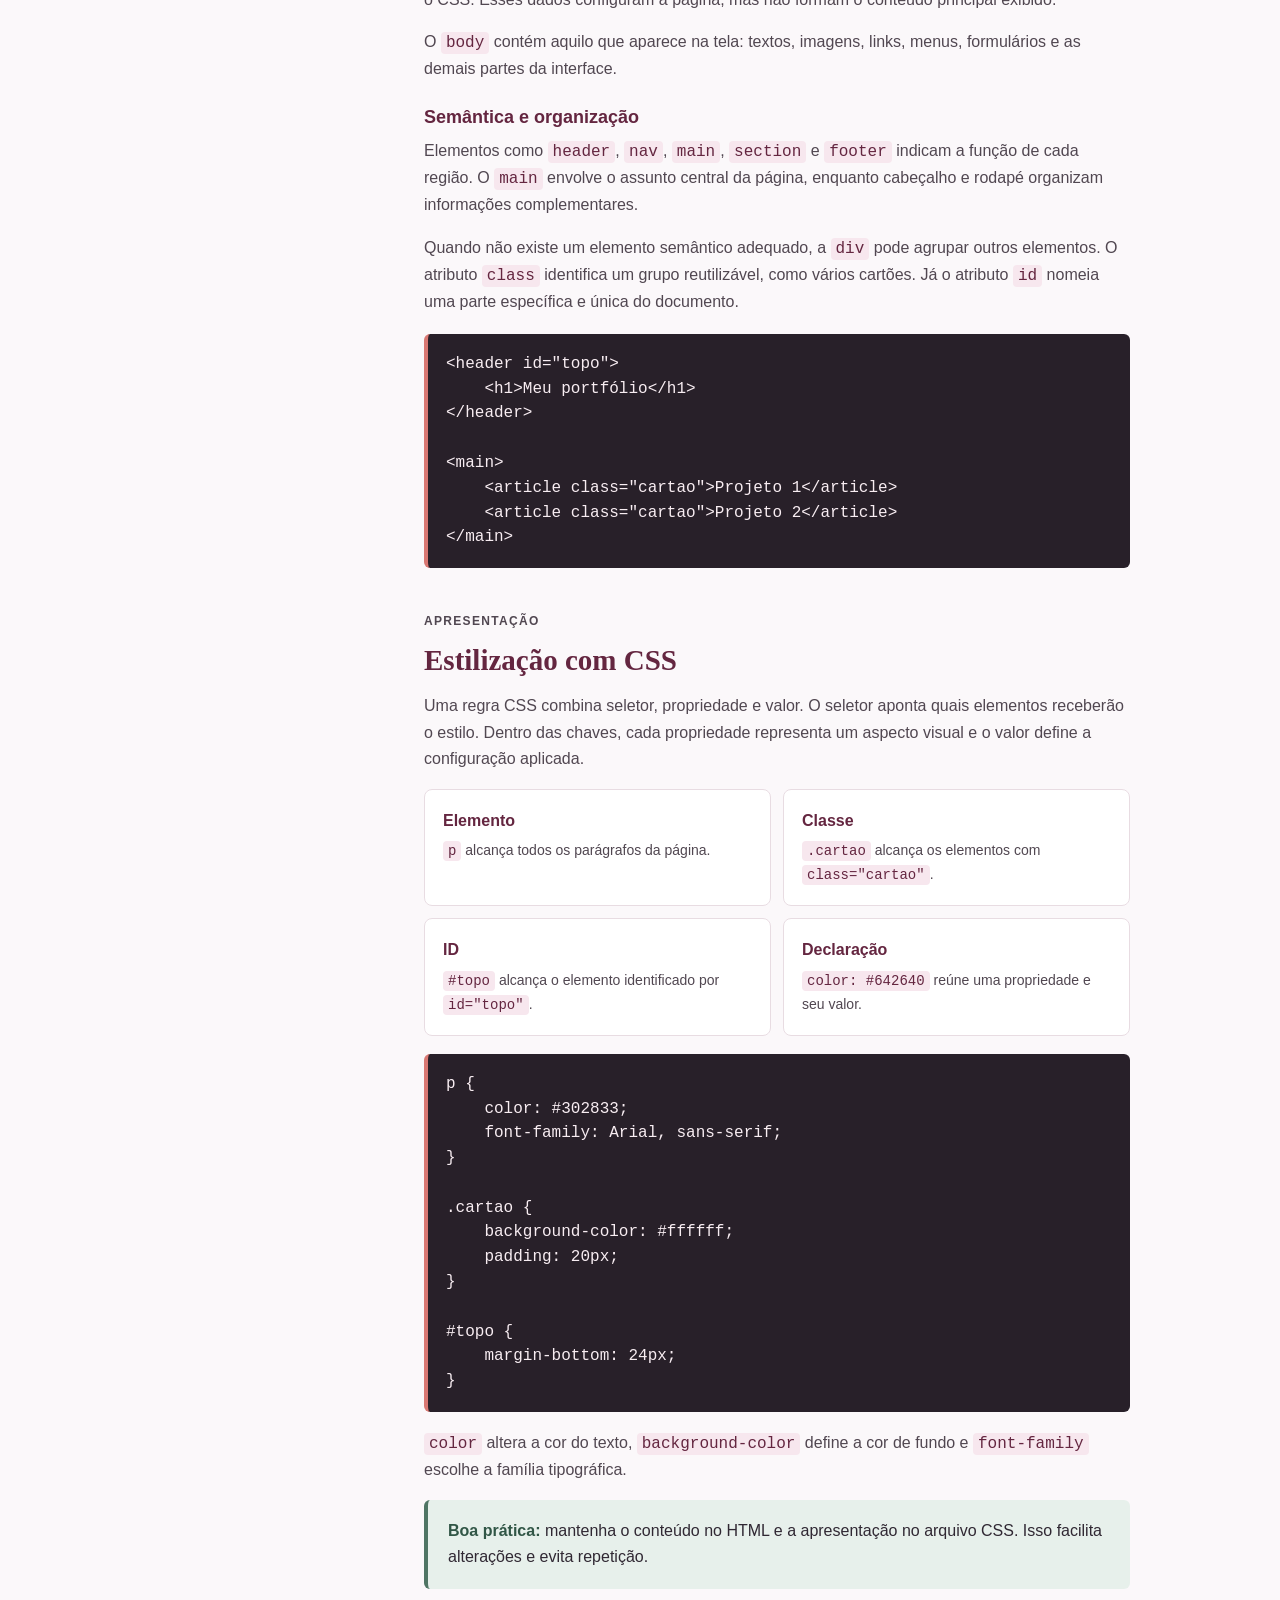
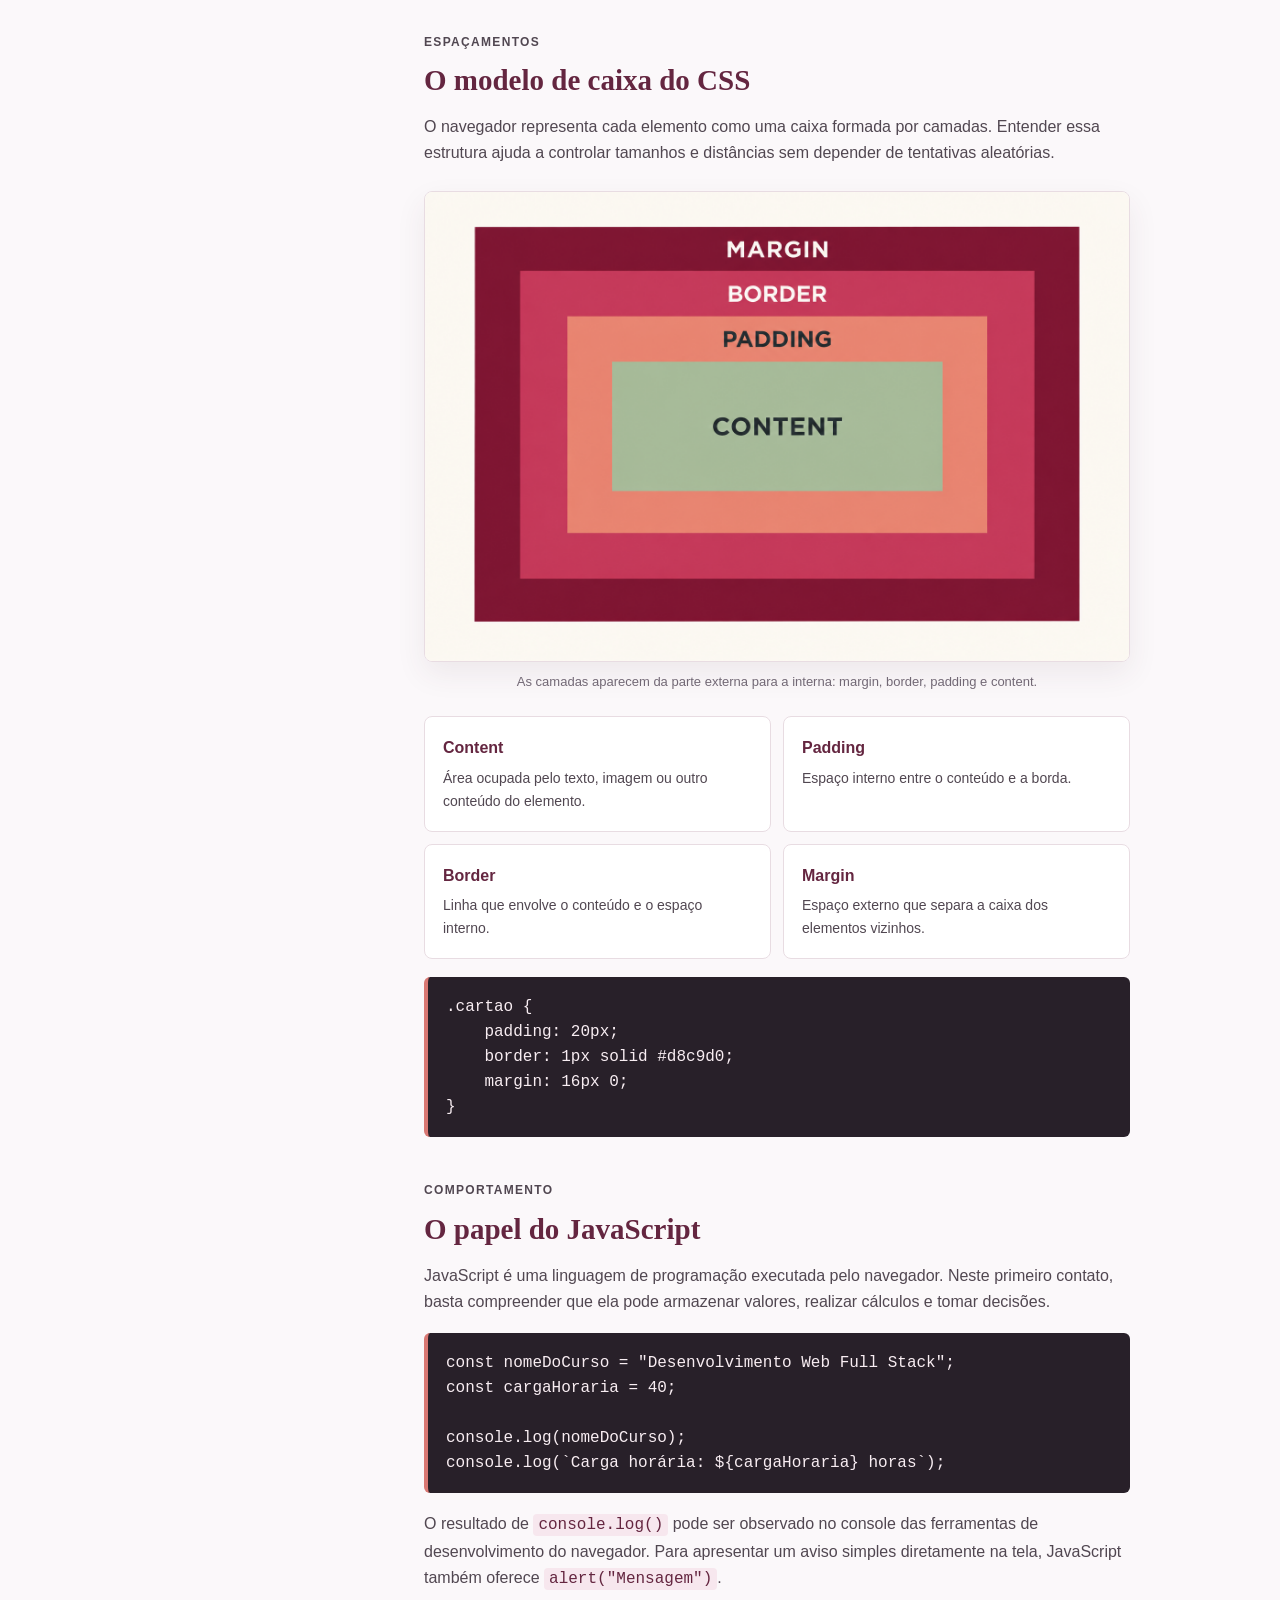
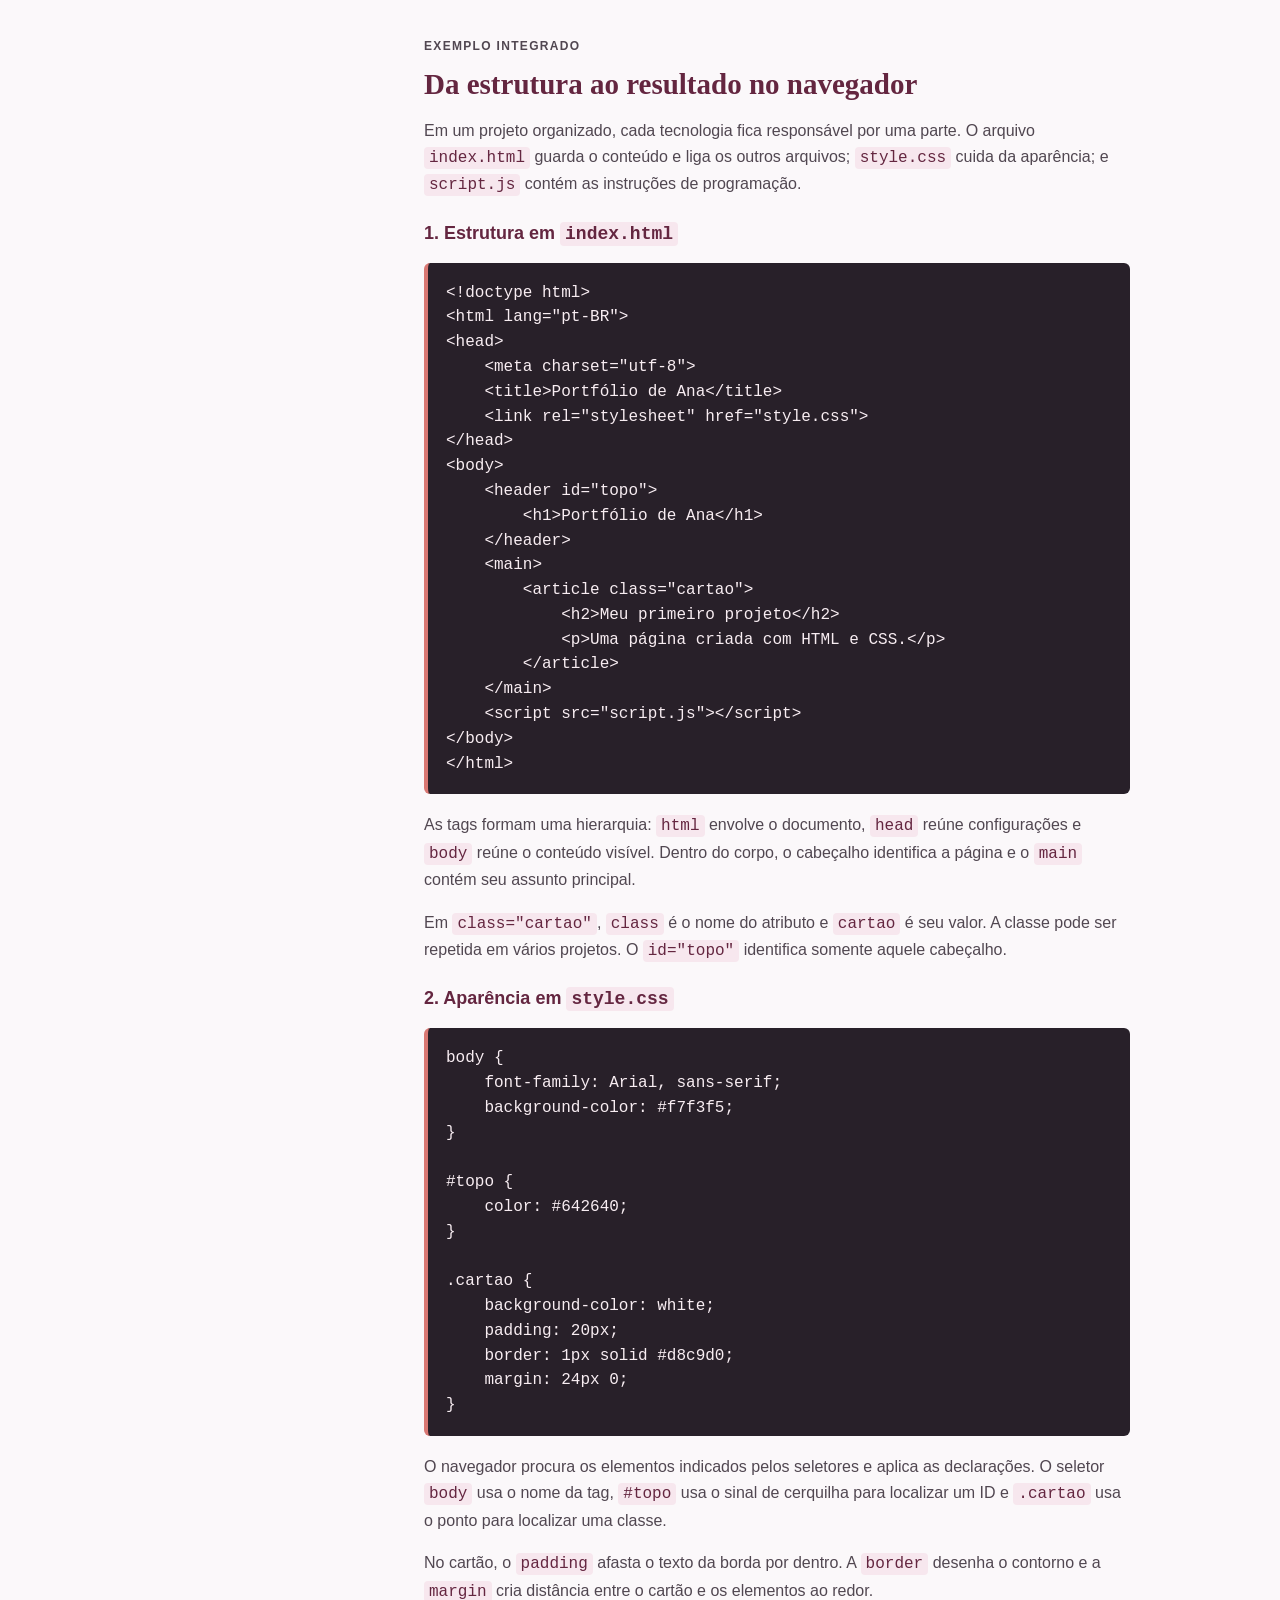
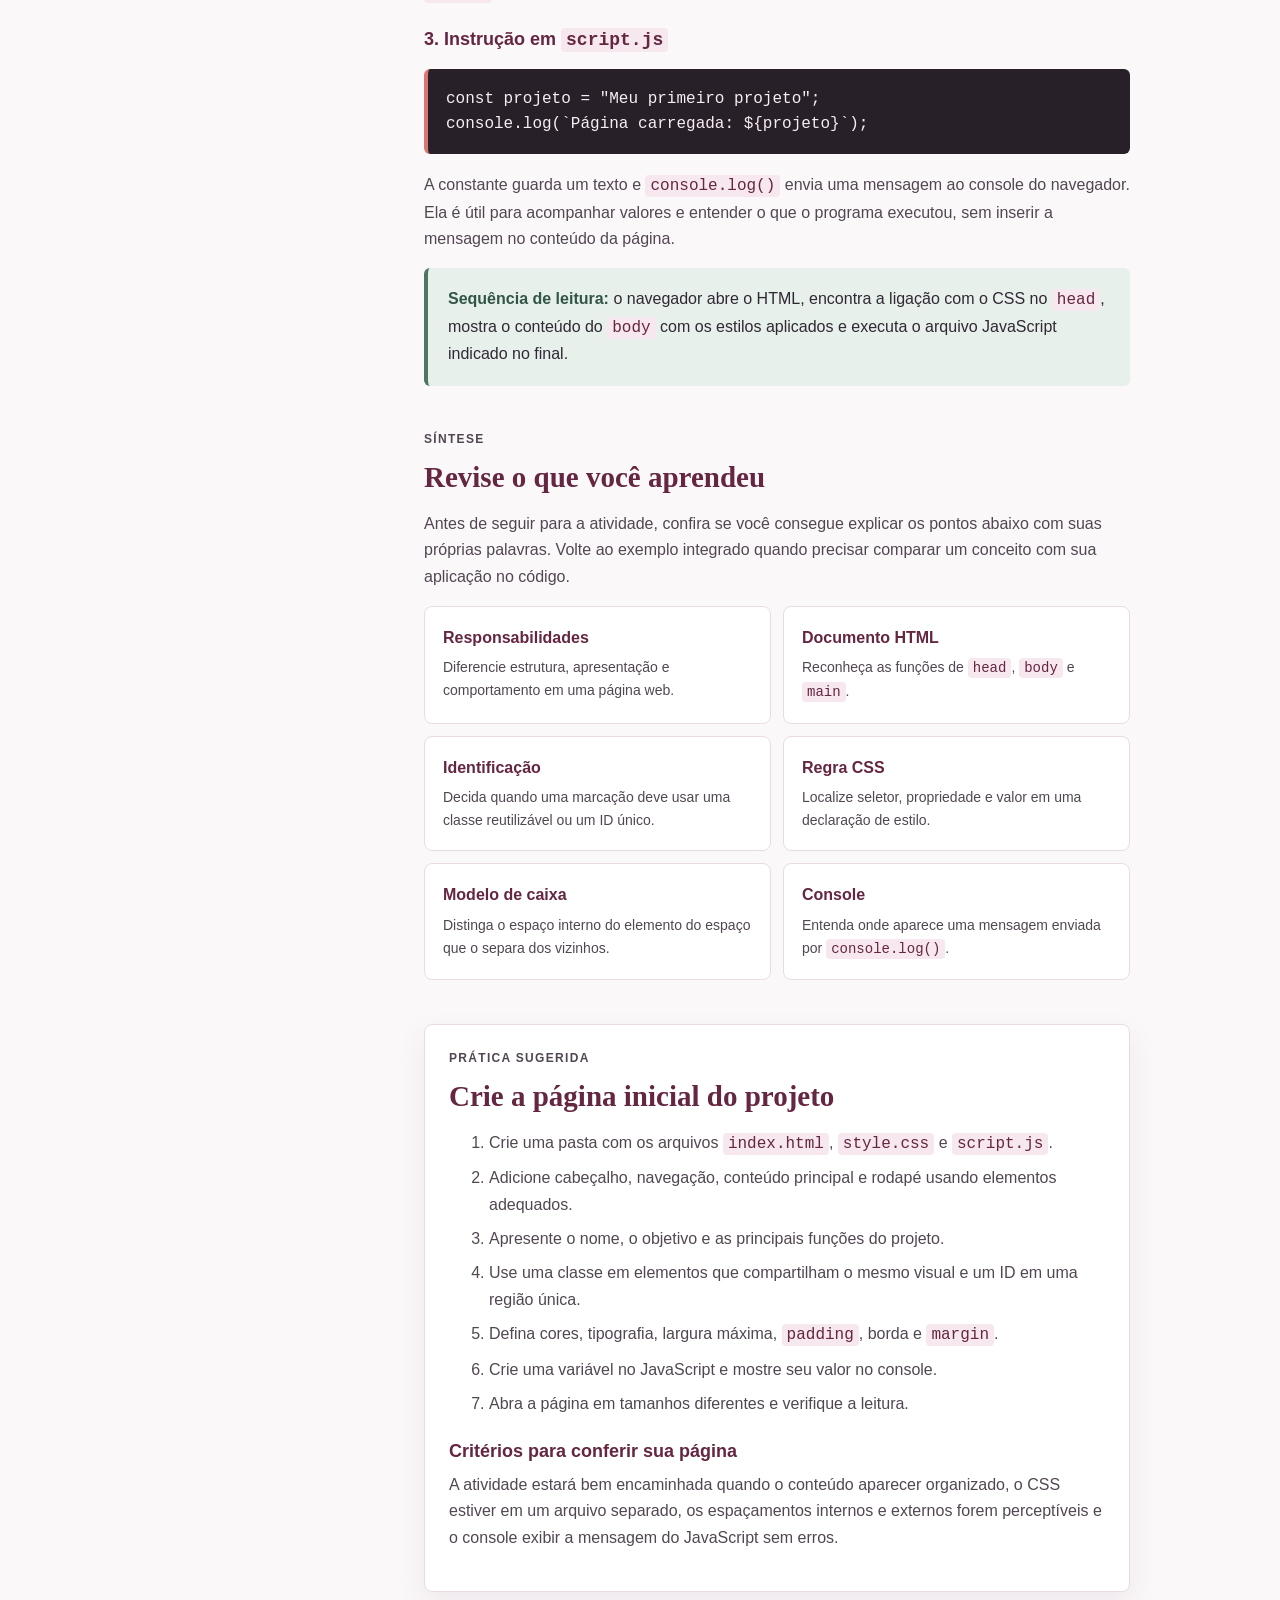
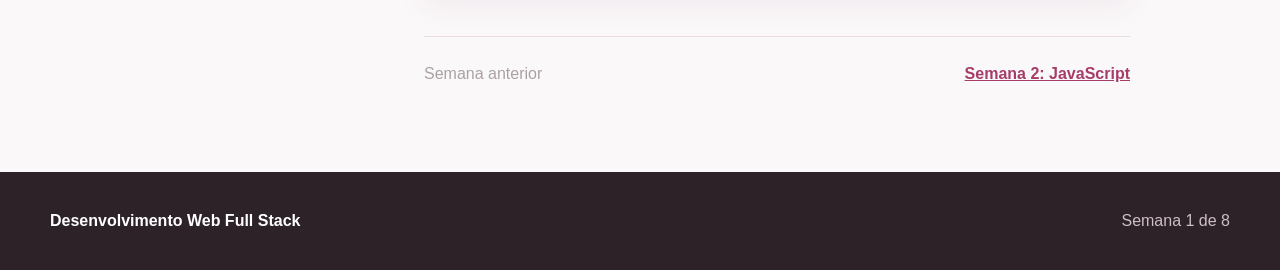
==== commit c69a5427: "Aprofunda material de estudo da semana 1" ====
--- a/conteudos/semana-1.html
+++ b/conteudos/semana-1.html
@@ -18,7 +18,7 @@
             <p>Entenda as três tecnologias fundamentais do front-end e construa a primeira página do projeto integrador.</p>
         </header>
         <div class="study-layout">
-            <aside class="study-nav" aria-label="Nesta página"><strong>Nesta página</strong><a href="#visao">Visão geral</a><a href="#html">HTML</a><a href="#css">CSS</a><a href="#box-model">Modelo de caixa</a><a href="#javascript">JavaScript</a><a href="#pratica">Prática</a></aside>
+            <aside class="study-nav" aria-label="Nesta página"><strong>Nesta página</strong><a href="#visao">Visão geral</a><a href="#html">HTML</a><a href="#css">CSS</a><a href="#box-model">Modelo de caixa</a><a href="#javascript">JavaScript</a><a href="#exemplo">Exemplo integrado</a><a href="#revisao">Revisão</a><a href="#pratica">Prática</a></aside>
             <article class="study-article">
                 <section id="visao">
                     <p class="eyebrow">Visão geral</p>
@@ -129,10 +129,81 @@
                     <p>O resultado de <code>console.log()</code> pode ser observado no console das ferramentas de desenvolvimento do navegador. Para apresentar um aviso simples diretamente na tela, JavaScript também oferece <code>alert("Mensagem")</code>.</p>
                 </section>
 
+                <section id="exemplo">
+                    <p class="eyebrow">Exemplo integrado</p>
+                    <h2>Da estrutura ao resultado no navegador</h2>
+                    <p>Em um projeto organizado, cada tecnologia fica responsável por uma parte. O arquivo <code>index.html</code> guarda o conteúdo e liga os outros arquivos; <code>style.css</code> cuida da aparência; e <code>script.js</code> contém as instruções de programação.</p>
+                    <h3>1. Estrutura em <code>index.html</code></h3>
+                    <pre><code>&lt;!doctype html&gt;
+&lt;html lang="pt-BR"&gt;
+&lt;head&gt;
+    &lt;meta charset="utf-8"&gt;
+    &lt;title&gt;Portfólio de Ana&lt;/title&gt;
+    &lt;link rel="stylesheet" href="style.css"&gt;
+&lt;/head&gt;
+&lt;body&gt;
+    &lt;header id="topo"&gt;
+        &lt;h1&gt;Portfólio de Ana&lt;/h1&gt;
+    &lt;/header&gt;
+    &lt;main&gt;
+        &lt;article class="cartao"&gt;
+            &lt;h2&gt;Meu primeiro projeto&lt;/h2&gt;
+            &lt;p&gt;Uma página criada com HTML e CSS.&lt;/p&gt;
+        &lt;/article&gt;
+    &lt;/main&gt;
+    &lt;script src="script.js"&gt;&lt;/script&gt;
+&lt;/body&gt;
+&lt;/html&gt;</code></pre>
+                    <p>As tags formam uma hierarquia: <code>html</code> envolve o documento, <code>head</code> reúne configurações e <code>body</code> reúne o conteúdo visível. Dentro do corpo, o cabeçalho identifica a página e o <code>main</code> contém seu assunto principal.</p>
+                    <p>Em <code>class="cartao"</code>, <code>class</code> é o nome do atributo e <code>cartao</code> é seu valor. A classe pode ser repetida em vários projetos. O <code>id="topo"</code> identifica somente aquele cabeçalho.</p>
+
+                    <h3>2. Aparência em <code>style.css</code></h3>
+                    <pre><code>body {
+    font-family: Arial, sans-serif;
+    background-color: #f7f3f5;
+}
+
+#topo {
+    color: #642640;
+}
+
+.cartao {
+    background-color: white;
+    padding: 20px;
+    border: 1px solid #d8c9d0;
+    margin: 24px 0;
+}</code></pre>
+                    <p>O navegador procura os elementos indicados pelos seletores e aplica as declarações. O seletor <code>body</code> usa o nome da tag, <code>#topo</code> usa o sinal de cerquilha para localizar um ID e <code>.cartao</code> usa o ponto para localizar uma classe.</p>
+                    <p>No cartão, o <code>padding</code> afasta o texto da borda por dentro. A <code>border</code> desenha o contorno e a <code>margin</code> cria distância entre o cartão e os elementos ao redor.</p>
+
+                    <h3>3. Instrução em <code>script.js</code></h3>
+                    <pre><code>const projeto = "Meu primeiro projeto";
+console.log(`Página carregada: ${projeto}`);</code></pre>
+                    <p>A constante guarda um texto e <code>console.log()</code> envia uma mensagem ao console do navegador. Ela é útil para acompanhar valores e entender o que o programa executou, sem inserir a mensagem no conteúdo da página.</p>
+
+                    <div class="note"><strong>Sequência de leitura:</strong> o navegador abre o HTML, encontra a ligação com o CSS no <code>head</code>, mostra o conteúdo do <code>body</code> com os estilos aplicados e executa o arquivo JavaScript indicado no final.</div>
+                </section>
+
+                <section id="revisao">
+                    <p class="eyebrow">Síntese</p>
+                    <h2>Revise o que você aprendeu</h2>
+                    <p>Antes de seguir para a atividade, confira se você consegue explicar os pontos abaixo com suas próprias palavras. Volte ao exemplo integrado quando precisar comparar um conceito com sua aplicação no código.</p>
+                    <div class="concept-grid">
+                        <div class="concept"><strong>Responsabilidades</strong><p>Diferencie estrutura, apresentação e comportamento em uma página web.</p></div>
+                        <div class="concept"><strong>Documento HTML</strong><p>Reconheça as funções de <code>head</code>, <code>body</code> e <code>main</code>.</p></div>
+                        <div class="concept"><strong>Identificação</strong><p>Decida quando uma marcação deve usar uma classe reutilizável ou um ID único.</p></div>
+                        <div class="concept"><strong>Regra CSS</strong><p>Localize seletor, propriedade e valor em uma declaração de estilo.</p></div>
+                        <div class="concept"><strong>Modelo de caixa</strong><p>Distinga o espaço interno do elemento do espaço que o separa dos vizinhos.</p></div>
+                        <div class="concept"><strong>Console</strong><p>Entenda onde aparece uma mensagem enviada por <code>console.log()</code>.</p></div>
+                    </div>
+                </section>
+
                 <section class="practice" id="pratica">
                     <p class="eyebrow">Prática sugerida</p>
                     <h2>Crie a página inicial do projeto</h2>
-                    <ol><li>Crie uma pasta com os arquivos <code>index.html</code> e <code>style.css</code>.</li><li>Adicione cabeçalho, navegação, conteúdo principal e rodapé.</li><li>Apresente o nome, o objetivo e as principais funções do projeto.</li><li>Defina cores, tipografia, largura máxima e espaçamentos.</li><li>Abra a página em tamanhos diferentes e verifique a leitura.</li></ol>
+                    <ol><li>Crie uma pasta com os arquivos <code>index.html</code>, <code>style.css</code> e <code>script.js</code>.</li><li>Adicione cabeçalho, navegação, conteúdo principal e rodapé usando elementos adequados.</li><li>Apresente o nome, o objetivo e as principais funções do projeto.</li><li>Use uma classe em elementos que compartilham o mesmo visual e um ID em uma região única.</li><li>Defina cores, tipografia, largura máxima, <code>padding</code>, borda e <code>margin</code>.</li><li>Crie uma variável no JavaScript e mostre seu valor no console.</li><li>Abra a página em tamanhos diferentes e verifique a leitura.</li></ol>
+                    <h3>Critérios para conferir sua página</h3>
+                    <p>A atividade estará bem encaminhada quando o conteúdo aparecer organizado, o CSS estiver em um arquivo separado, os espaçamentos internos e externos forem perceptíveis e o console exibir a mensagem do JavaScript sem erros.</p>
                 </section>
 
                 <nav class="week-pagination" aria-label="Navegação entre semanas"><span class="disabled">Semana anterior</span><a href="semana-2.html">Semana 2: JavaScript</a></nav>
